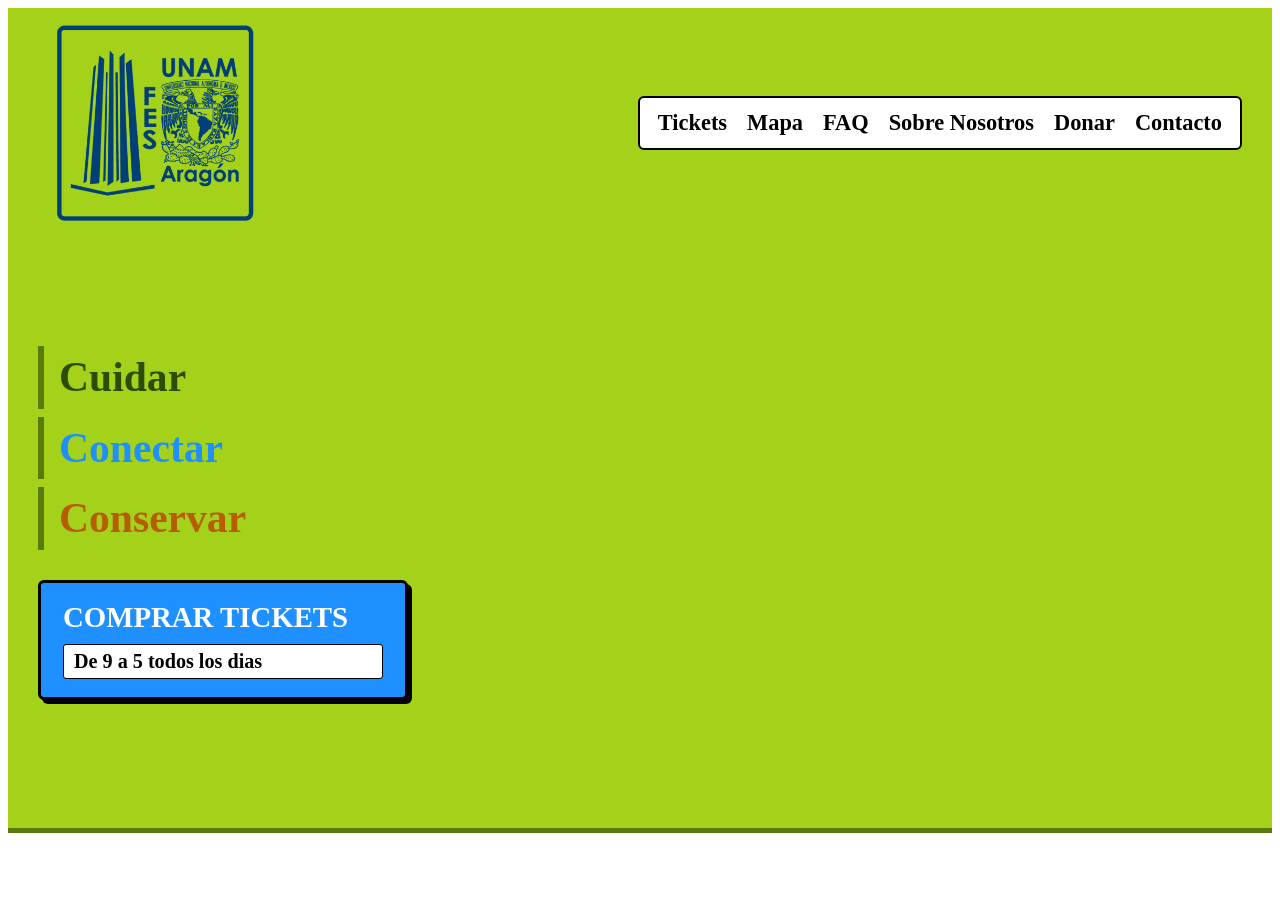
==== index.html @ 49972b43 "Add initial site pages, styles and media Create initial website skeleton: add index.html with header" ====
<!DOCTYPE html>
<html lang="es">
<head>
    <link rel="stylesheet" href="css/styles.css">
    <meta charset="UTF-8">
    <meta name="viewport" content="width=device-width, initial-scale=1.0">
    <meta name="author" content="Angel Andre Guzman Gonzalez, Diego Vivas Perez">
    <meta name="description" content="Zoologico FES Aragon. Compra tus tickets, conoce el mapa y planea tu visita.">
    <meta name="keywords" content="zoologico, fes aragon, animales, tickets, cdmx, conservacion">
    <title>Zoologico FES Aragon</title>
</head>
<body>
    <header id="hero-inicio">
        <nav class="hero-barra-superior">
            <div class="logo">
                <img src="media/fes_aragon_logo.png" alt="">
            </div>
            <ul class="menu-principal-lista">
                <li><a href="tickets.html">Tickets</a></li>
                <li><a href="mapa.html">Mapa</a></li>
                <li><a href="faq.html">FAQ</a></li>
                <li><a href="sobre-nosotros.html">Sobre Nosotros</a></li>
                <li><a href="donar.html">Donar</a></li>
                <li><a href="contacto.html">Contacto</a></li>
            </ul>
        </nav>
        <section class="hero-cuerpo">
            <article class="hero-izquierda">
                <p class="tagline">
                    <span>Cuidar</span>
                    <span>Conectar</span>
                    <span>Conservar</span>
                </p>
                <a href="tickets.html" class="boton-comprar">
                    COMPRAR TICKETS
                    <span class="horario">De 9 a 5 todos los dias</span>
                </a>
            </article>
            <div class="animales-gif">
                <iframe src="https://giphy.com/embed/l0Exp5zQH1jP7Dcbe" width="480" height="374" style="" frameBorder="0" class="giphy-embed" allowFullScreen></iframe><p><a href="https://giphy.com/gifs/funny-cute-lol-l0Exp5zQH1jP7Dcbe"></a></p>
                <iframe src="https://giphy.com/embed/7dAHJ1rIiiRZyZybvb" width="480" height="480" style="" frameBorder="0" class="giphy-embed" allowFullScreen></iframe><p><a href="https://giphy.com/gifs/sandiegozoo-7dAHJ1rIiiRZyZybvb"></a></p>
            </div>
        </section>
    </header>
</body>
</html>
---- css/styles.css ----
/* PAGINA INICIO HEADER */
#hero-inicio{
    background-color: #A4D119;
    border-bottom: 5px solid #5a7a0c;
    padding: 0 30px 50px 30px;
}

/* Barra superior */
.hero-barra-superior{
    display: flex;
    align-items: center;
    justify-content: space-between;
    padding: 15px 0;
    gap: 30px;
}

.menu-principal-lista{
    list-style: none;
    margin: 0;
    padding: 12px 18px;
    display: flex;
    gap: 20px;
    background-color: white;
    border: 2px solid black;
    border-radius: 6px;
    flex-shrink: 0;
}

.menu-principal-lista a{
    font-weight: bold;
    color: black;
    text-decoration: none;
    font-size: 1.4em;
}

.menu-principal-lista a:link{ color: black; }
.menu-principal-lista a:visited{ color: #2c4d05; }
.menu-principal-lista a:hover{
    color: #5a7a0c;
    text-decoration: underline;
}
.menu-principal-lista a:active{ color: #1E90FF; }


.hero-cuerpo{
    display: flex;
    gap: 30px;
    margin-top: 30px;
    align-items: center;
}

.hero-izquierda{
    flex: 1;
}

.tagline{
    font-size: 2.6em;
    font-weight: bold;
    line-height: 1.5em;
    margin: 0 0 30px 0;
    color: black;
}

.tagline span{
    display: block;
    border-left: 6px solid #5a7a0c;
    padding-left: 15px;
    margin-bottom: 8px;
}

.tagline span:nth-child(1){ color: #2c4d05; }
.tagline span:nth-child(2){ color: #1E90FF; }
.tagline span:nth-child(3){ color: #b85c00; }

.boton-comprar{
    display: inline-block;
    width: 320px;
    background-color: #1E90FF;
    color: white;
    font-weight: bold;
    font-size: 1.8em;
    padding: 18px 22px;
    border: 3px solid black;
    text-decoration: none;
    border-radius: 6px;
    box-shadow: 4px 4px 0 black;
}

.boton-comprar:hover{
    background-color: #0066cc;
    color: yellow;
    box-shadow: 6px 6px 0 black;
}

.boton-comprar .horario{
    display: block;
    background-color: white;
    color: black;
    font-size: 0.7em;
    padding: 5px 10px;
    margin-top: 10px;
    border: 1px solid black;
    border-radius: 3px;
}

/* Gif de animales*/
.animales-gif{
    flex: 1;
    min-height: 280px;
    border: 3px;
    display: flex;
    align-items: center;
    justify-content: center;
    font-size: 9em;
    letter-spacing: 0.15em;
    padding: 15px;
}

/* logo*/

.logo{
    height: 200px;
    position: relative;
    flex-shrink: 0;
    display: flex;
    align-items: center;
    justify-content: center;
    text-decoration: none;
    color: black;
}
.logo img{

    height: 100%;
    width: auto;
    position: relative;
    flex-shrink: 0;
    display: flex;
    align-items: center;
    justify-content: center;
    text-decoration: none;
    color: black;
}
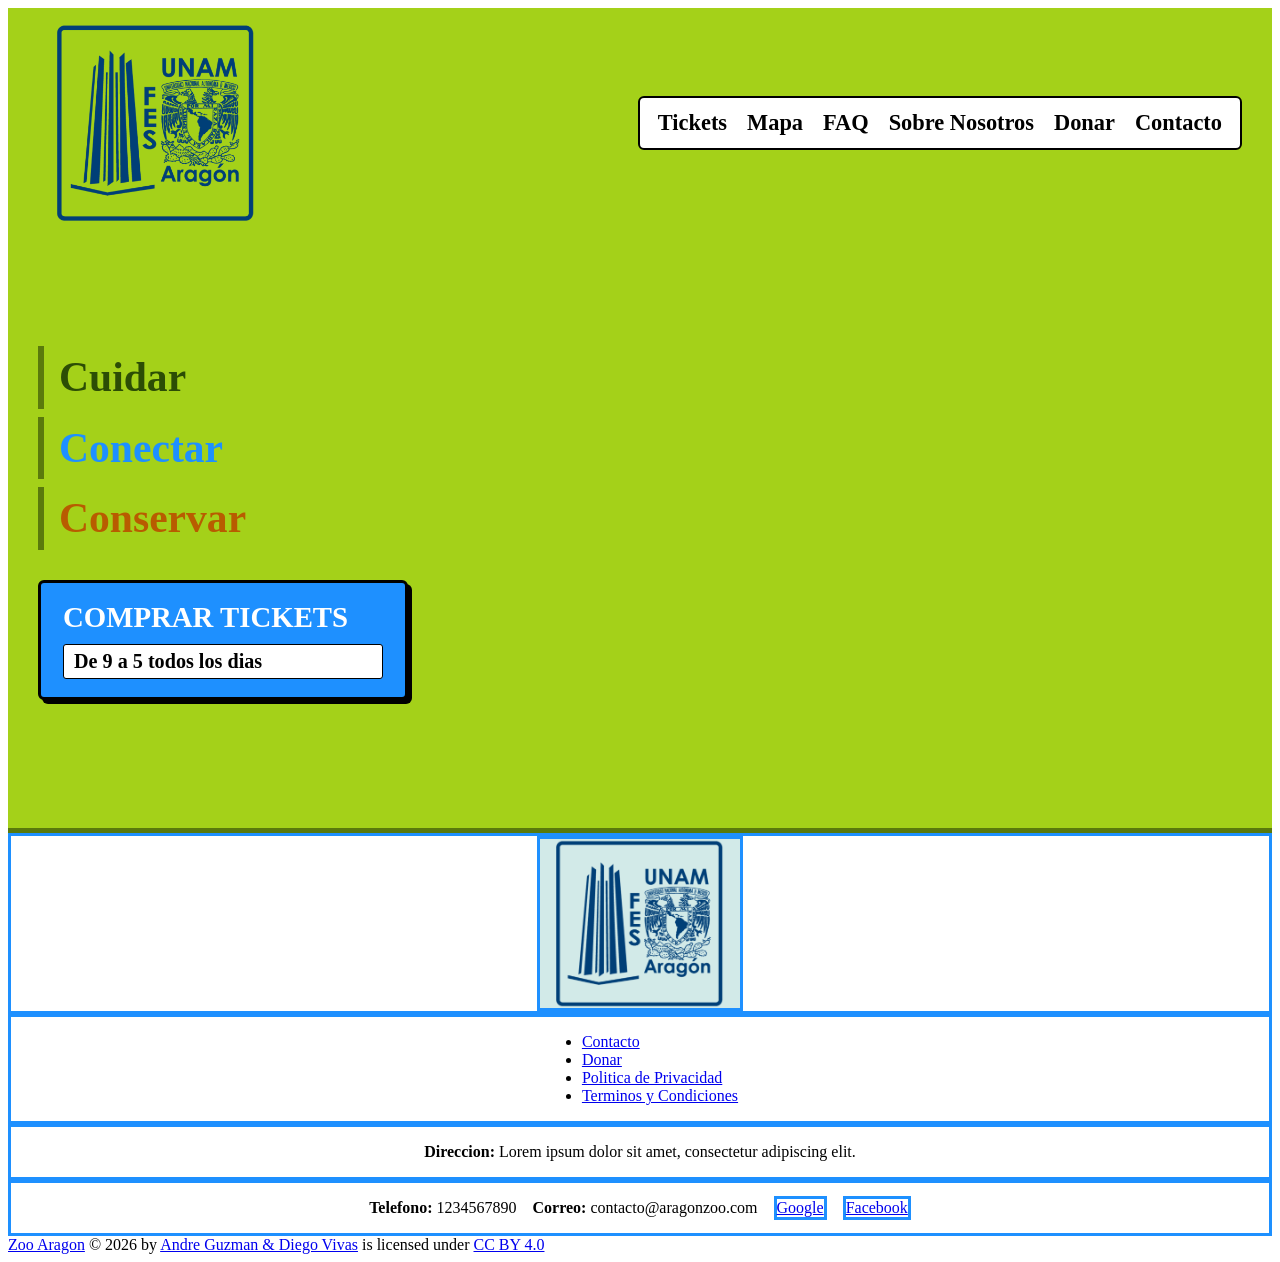
==== commit f60d9215: "Add footer markup and styles Add a footer section to index.html containing logo, links, address, soc" ====
--- a/index.html
+++ b/index.html
@@ -42,5 +42,30 @@
             </div>
         </section>
     </header>
+    <footer id="pie">
+        <article class="pie-logo">
+            <img src="media/fes_aragon_logo.png">
+        </article>
+        <article class="pie-enlaces">
+            <ul>
+                <li><a href="contacto.html">Contacto</a></li>
+                <li><a href="donar.html">Donar</a></li>
+                <li><a href="politica-privacidad.html">Politica de Privacidad</a></li>
+                <li><a href="terminos-condiciones.html">Terminos y Condiciones</a></li>
+            </ul>
+        </article>
+        <article class="pie-direccion">
+            <p><strong>Direccion:</strong> Lorem ipsum dolor sit amet, consectetur adipiscing elit.</p>
+        </article>
+        <article class="pie-social">
+            <p><strong>Telefono:</strong> 1234567890</p>
+            <p><strong>Correo:</strong> contacto@aragonzoo.com</p>
+            <a href="#" class="icono-social" title="Instagram">Google</a>
+            <a href="#" class="icono-social" title="Facebook">Facebook</a>
+        </article>
+        <section class="creative-commons">
+            <a href="https://angugo06.github.io/pagina_zoologico_PW1/">Zoo Aragon</a> © 2026 by <a href="https://www.linkedin.com/in/angel-andre-guzman-gonzalez-5b202428a/">Andre Guzman &amp; Diego Vivas</a> is licensed under <a href="https://creativecommons.org/licenses/by/4.0/">CC BY 4.0</a><img src="https://mirrors.creativecommons.org/presskit/icons/cc.svg" alt="" style="max-width: 2em;max-height:1em;margin-left: .2em;"><img src="https://mirrors.creativecommons.org/presskit/icons/by.svg" alt="" style="max-width: 1em;max-height:1em;margin-left: .2em;">
+        </section>
+    </footer>
 </body>
 </html>
--- a/css/styles.css
+++ b/css/styles.css
@@ -141,3 +141,140 @@
     color: black;
 }
 
+/*Para sobre nosotros */
+.sobre-no{
+    border: 0.2rem solid #1E90FF;
+}
+
+.persona-equipo img{
+    width: 250px;
+    height: 250px;
+    object-fit: cover;
+    border-radius: 10px;
+}
+
+.contenedor-carrusel{
+    width: 100%;
+    margin: 35px auto;
+    border: 4px solid #1E90FF;
+    display: flex;
+    overflow: hidden;
+    background-color: beige;
+}
+
+.carrusel-equipo{
+    display: flex;
+    align-items: center;
+    justify-content: center;
+    gap: 1rem;
+    animation: spin 40s linear infinite;
+    padding-right: 1rem;
+}
+
+.persona-equipo{
+    background-color: rgb(206, 236, 54) ;
+    padding: 1rem;
+    display: flex;
+    align-items: center;
+    flex-direction: column;
+    box-shadow: 0 0.6rem 1rem #1E90FF;
+
+}
+
+.persona-equipo h3{
+    color: black;
+    padding: 0.2rem;
+    
+}
+
+/*Para animacion */
+@keyframes spin{
+    from{
+        transform: translateX(0);
+    }
+    to{
+        transform: translateX(-100%);
+    }
+}
+
+<<<<<<< Updated upstream
+
+/*para contacto*/
+.contenedor-form{
+    width: 100%;
+    display: grid;
+    place-items: center;
+    padding: 2rem;
+
+}
+
+.form-datos{
+    width: 100%;
+    max-width: 500px;
+    display: grid;
+    grid-template-columns: 1fr;
+    gap:1.5rem;
+    border: 0.2rem solid #1E90FF;
+    padding: 2rem;
+    border-radius: 2rem;
+
+}
+=======
+/* FOOTER COMUN */
+
+#pie{
+    border: 0.2rem solid #1E90FF;
+    background-color: #d2eae8;
+    display: grid;
+    grid-template-columns: repeat(4, 1fr);
+    grid-template-rows: auto;
+    gap: 0.2rem;
+}
+
+.pie-logo{
+    border: 0.2rem solid #1E90FF;
+    display: flex;
+    justify-content: center;
+    align-items: center;
+}
+.pie-logo img{
+    border: 0.2rem solid #1E90FF;
+    background-color: #d2eae8;
+
+    display: flex;
+    justify-content: center;
+    align-items: center;
+    width: 200px;
+}
+
+.pie-enlaces{
+    border: 0.2rem solid #1E90FF;
+    display: flex;
+    justify-content: center;
+    align-items: center;
+}
+
+.pie-direccion{
+    border: 0.2rem solid #1E90FF;
+    display: flex;
+    justify-content: center;
+    align-items: center;
+}
+
+.pie-social{
+    border: 0.2rem solid #1E90FF;
+    display: flex;
+    justify-content: center;
+    align-items: center;
+    gap: 1rem;
+}
+
+.icono-social{
+    border: 0.2rem solid #1E90FF;
+    display: flex;
+    justify-content: center;
+    align-items: center;
+
+}
+
+>>>>>>> Stashed changes
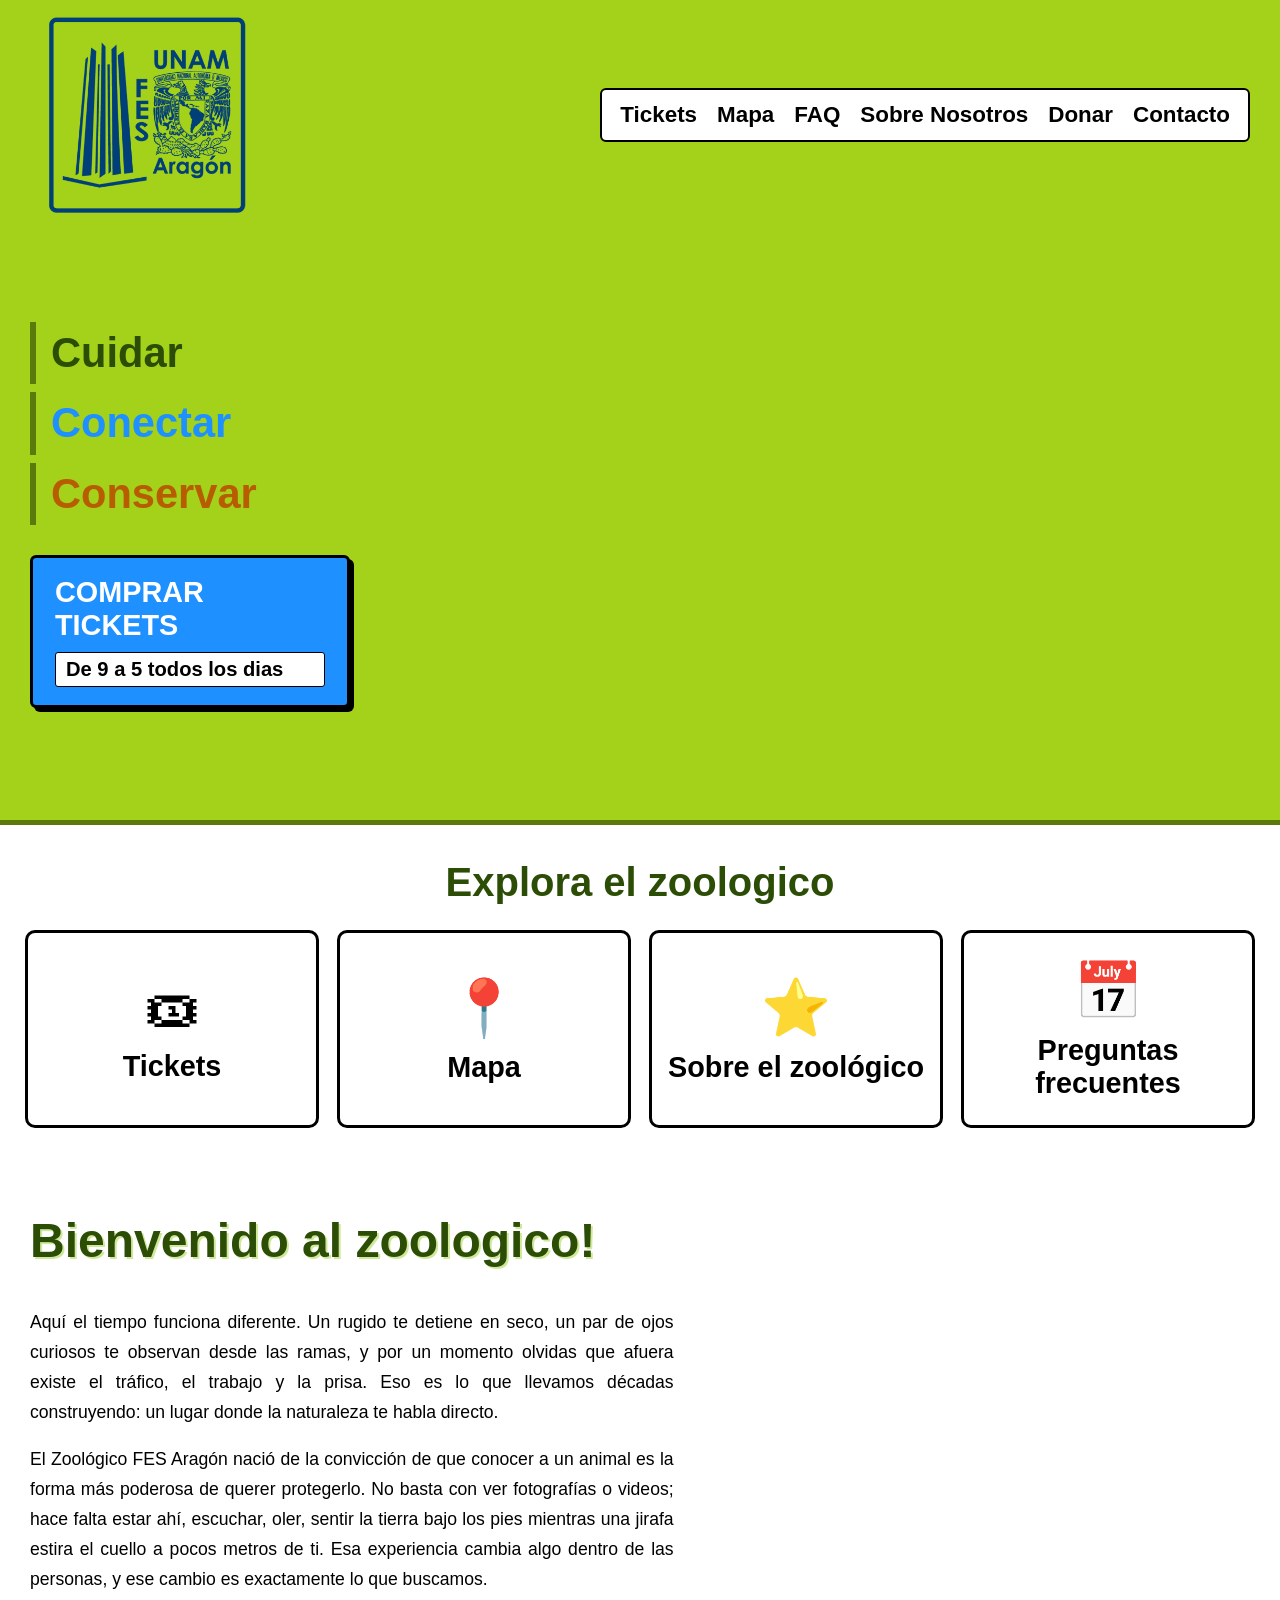
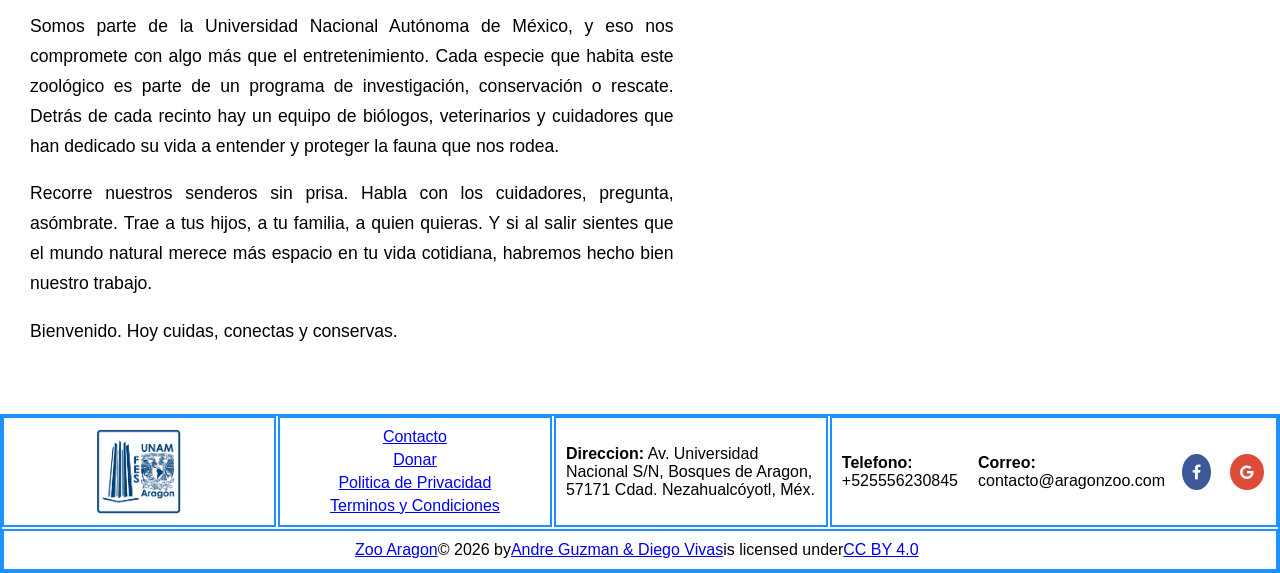
==== commit 0f091d7d: "Add global layout, footer, styles and assets Standardize site layout and styles across pages: add co" ====
--- a/index.html
+++ b/index.html
@@ -2,6 +2,7 @@
 <html lang="es">
 <head>
     <link rel="stylesheet" href="css/styles.css">
+    <link rel="stylesheet" href="https://cdnjs.cloudflare.com/ajax/libs/font-awesome/4.7.0/css/font-awesome.min.css">
     <meta charset="UTF-8">
     <meta name="viewport" content="width=device-width, initial-scale=1.0">
     <meta name="author" content="Angel Andre Guzman Gonzalez, Diego Vivas Perez">
@@ -13,7 +14,9 @@
     <header id="hero-inicio">
         <nav class="hero-barra-superior">
             <div class="logo">
-                <img src="media/fes_aragon_logo.png" alt="">
+                <a href="index.html" class="logo">
+                    <img src="media/fes_aragon_logo.png" alt="" class="logo-imagen">
+                </a>
             </div>
             <ul class="menu-principal-lista">
                 <li><a href="tickets.html">Tickets</a></li>
@@ -42,11 +45,49 @@
             </div>
         </section>
     </header>
+    <main>
+        <section class="carrusel-tarjetas">
+            <h2>Explora el zoologico</h2>
+            <div class="tarjetas-fila">
+                <a href="tickets.html" class="tarjeta">
+                    <span class="icono-tarjeta">&#127903;</span>
+                    <h3>Tickets</h3>
+                </a>
+                <a href="mapa.html" class="tarjeta">
+                    <span class="icono-tarjeta">&#128205;</span>
+                    <h3>Mapa</h3>
+                </a>
+                <a href="sobre-nosotros.html" class="tarjeta">
+                    <span class="icono-tarjeta">&#11088;</span>
+                    <h3>Sobre el zoológico</h3>
+                </a>
+                <a href="faq.html" class="tarjeta">
+                    <span class="icono-tarjeta">&#128197;</span>
+                    <h3>Preguntas frecuentes</h3>
+                </a>
+            </div>
+        </section>
+
+        <section class="bienvenida">
+            <article class="bienvenida-texto">
+                <h2>Bienvenido al zoologico!</h2>
+                <p>Aquí el tiempo funciona diferente. Un rugido te detiene en seco, un par de ojos curiosos te observan desde las ramas, y por un momento olvidas que afuera existe el tráfico, el trabajo y la prisa. Eso es lo que llevamos décadas construyendo: un lugar donde la naturaleza te habla directo.</p>
+                <p>El Zoológico FES Aragón nació de la convicción de que conocer a un animal es la forma más poderosa de querer protegerlo. No basta con ver fotografías o videos; hace falta estar ahí, escuchar, oler, sentir la tierra bajo los pies mientras una jirafa estira el cuello a pocos metros de ti. Esa experiencia cambia algo dentro de las personas, y ese cambio es exactamente lo que buscamos.</p>
+                <p>Somos parte de la Universidad Nacional Autónoma de México, y eso nos compromete con algo más que el entretenimiento. Cada especie que habita este zoológico es parte de un programa de investigación, conservación o rescate. Detrás de cada recinto hay un equipo de biólogos, veterinarios y cuidadores que han dedicado su vida a entender y proteger la fauna que nos rodea.</p>
+                <p>Recorre nuestros senderos sin prisa. Habla con los cuidadores, pregunta, asómbrate. Trae a tus hijos, a tu familia, a quien quieras. Y si al salir sientes que el mundo natural merece más espacio en tu vida cotidiana, habremos hecho bien nuestro trabajo.</p>
+
+                <p>Bienvenido. Hoy cuidas, conectas y conservas.</p>
+            </article>
+            <aside class="bienvenida-imagen">
+                <img src="media/ajolote.jpg" alt="">
+            </aside>
+        </section>
+    </main>
     <footer id="pie">
-        <article class="pie-logo">
+        <article class="pie-seccion pie-logo">
             <img src="media/fes_aragon_logo.png">
         </article>
-        <article class="pie-enlaces">
+        <article class="pie-seccion pie-enlaces">
             <ul>
                 <li><a href="contacto.html">Contacto</a></li>
                 <li><a href="donar.html">Donar</a></li>
@@ -54,17 +95,17 @@
                 <li><a href="terminos-condiciones.html">Terminos y Condiciones</a></li>
             </ul>
         </article>
-        <article class="pie-direccion">
-            <p><strong>Direccion:</strong> Lorem ipsum dolor sit amet, consectetur adipiscing elit.</p>
+        <article class="pie-seccion pie-direccion">
+            <p><strong>Direccion:</strong> Av. Universidad Nacional S/N, Bosques de Aragon, 57171 Cdad. Nezahualcóyotl, Méx.</p>
         </article>
-        <article class="pie-social">
-            <p><strong>Telefono:</strong> 1234567890</p>
+        <article class="pie-seccion pie-social">
+            <p><strong>Telefono:</strong> +525556230845</p>
             <p><strong>Correo:</strong> contacto@aragonzoo.com</p>
-            <a href="#" class="icono-social" title="Instagram">Google</a>
-            <a href="#" class="icono-social" title="Facebook">Facebook</a>
+            <a href="https://www.facebook.com" class="fa fa-facebook"></a>
+            <a href="https://www.google.com" class="fa fa-google"></a>
         </article>
-        <section class="creative-commons">
-            <a href="https://angugo06.github.io/pagina_zoologico_PW1/">Zoo Aragon</a> © 2026 by <a href="https://www.linkedin.com/in/angel-andre-guzman-gonzalez-5b202428a/">Andre Guzman &amp; Diego Vivas</a> is licensed under <a href="https://creativecommons.org/licenses/by/4.0/">CC BY 4.0</a><img src="https://mirrors.creativecommons.org/presskit/icons/cc.svg" alt="" style="max-width: 2em;max-height:1em;margin-left: .2em;"><img src="https://mirrors.creativecommons.org/presskit/icons/by.svg" alt="" style="max-width: 1em;max-height:1em;margin-left: .2em;">
+        <section class="pie-seccion creative-commons">
+            <a href="https://angugo06.github.io/pagina_zoologico_PW1/">Zoo Aragon</a> © 2026 by <a href="https://www.linkedin.com/in/angel-andre-guzman-gonzalez-5b202428a/"> Andre Guzman &amp; Diego Vivas </a> is licensed under <a href="https://creativecommons.org/licenses/by/4.0/">CC BY 4.0</a><img src="https://mirrors.creativecommons.org/presskit/icons/cc.svg" alt="" style="max-width: 2em;max-height:1em;margin-left: .2em;"><img src="https://mirrors.creativecommons.org/presskit/icons/by.svg" alt="" style="max-width: 1em;max-height:1em;margin-left: .2em;">
         </section>
     </footer>
 </body>
--- a/css/styles.css
+++ b/css/styles.css
@@ -1,3 +1,28 @@
+/* Reset basico */
+html{
+    font-size: 10px;
+}
+
+*{
+    box-sizing: border-box;
+}
+
+body{
+    margin: 0;
+    padding: 0;
+    font-family: 'Gill Sans', 'Trebuchet MS', Calibri, sans-serif;
+    background-color: white;
+    color: black;
+    font-size: 1.6em;
+    min-height: 100vh;
+    display: flex;
+    flex-direction: column;
+}
+
+main{
+    flex: 1;
+}
+
 /* PAGINA INICIO HEADER */
 #hero-inicio{
     background-color: #A4D119;
@@ -114,6 +139,7 @@
     font-size: 9em;
     letter-spacing: 0.15em;
     padding: 15px;
+    gap: 1rem;
 }
 
 /* logo*/
@@ -129,7 +155,6 @@
     color: black;
 }
 .logo img{
-
     height: 100%;
     width: auto;
     position: relative;
@@ -141,6 +166,102 @@
     color: black;
 }
 
+/* Carrusel de tarjetas */
+.carrusel-tarjetas{
+    background-color: white;
+    padding: 35px 25px;
+}
+
+.carrusel-tarjetas h2{
+    margin: 0 0 25px 0;
+    color: #2c4d05;
+    font-size: 2.5em;
+    text-align: center;
+}
+
+.tarjetas-fila{
+    display: flex;
+    gap: 18px;
+    align-items: stretch;
+    justify-content: center;
+}
+
+
+.tarjeta{
+    flex: 1;
+    background-color: white;
+    border: 3px solid black;
+    border-radius: 10px;
+    padding: 25px 15px;
+    text-align: center;
+    color: black;
+    text-decoration: none;
+    display: flex;
+    flex-direction: column;
+    align-items: center;
+    justify-content: center;
+    min-height: 160px;
+}
+
+.tarjeta:hover{
+    background-color: #f0f8d0;
+    border-color: #5a7a0c;
+    box-shadow: 5px 5px 12px rgba(0,0,0,0.3);
+}
+
+.tarjeta .icono-tarjeta{
+    font-size: 3.5em;
+    display: block;
+    margin-bottom: 10px;
+}
+
+.tarjeta h3{
+    font-size: 1.8em;
+    margin: 0;
+    font-weight: bold;
+}
+
+/* Seccion de bienvenida (parte baja del index) */
+.bienvenida{
+    background-color: white;
+    padding: 50px 30px;
+    display: flex;
+    gap: 40px;
+    align-items: center;
+}
+
+.bienvenida-texto{
+    flex: 1.2;
+}
+
+.bienvenida h2{
+    font-size: 3em;
+    color: #2c4d05;
+    text-shadow: 2px 2px 0 #d0e89a;
+    margin-top: 0;
+}
+
+.bienvenida-texto p{
+    font-size: 1.1em;
+    line-height: 1.7em;
+    text-align: justify;
+}
+
+.bienvenida-imagen{
+    flex: 1;
+    height: 380px;
+
+    display: flex;
+    align-items: center;
+    justify-content: center;
+    font-size: 14em;
+    border-radius: 8px;
+}
+.bienvenida-imagen img{
+    height: 100%;
+    object-fit: cover;
+    border-radius: 8px;
+}
 /*Para sobre nosotros */
 .sobre-no{
     border: 0.2rem solid #1E90FF;
@@ -197,7 +318,6 @@
     }
 }
 
-<<<<<<< Updated upstream
 
 /*para contacto*/
 .contenedor-form{
@@ -219,54 +339,88 @@
     border-radius: 2rem;
 
 }
-=======
 /* FOOTER COMUN */
+
+
 
 #pie{
     border: 0.2rem solid #1E90FF;
-    background-color: #d2eae8;
     display: grid;
     grid-template-columns: repeat(4, 1fr);
     grid-template-rows: auto;
     gap: 0.2rem;
 }
 
+.pie-seccion{
+    padding: 1rem;
+    border: 0.2rem solid #1E90FF;
+    display: flex;
+    justify-content: center;
+    align-items: center;
+}
+
 .pie-logo{
-    border: 0.2rem solid #1E90FF;
-    display: flex;
-    justify-content: center;
-    align-items: center;
+
 }
 .pie-logo img{
-    border: 0.2rem solid #1E90FF;
-    background-color: #d2eae8;
-
-    display: flex;
-    justify-content: center;
-    align-items: center;
-    width: 200px;
+    display: flex;
+    justify-content: center;
+    align-items: center;
+    width: 100px;
 }
 
 .pie-enlaces{
-    border: 0.2rem solid #1E90FF;
-    display: flex;
-    justify-content: center;
-    align-items: center;
-}
+
+}
+
+.pie-enlaces ul{
+    list-style: none;
+    padding: 0;
+    margin: 0;
+    display: flex;
+    flex-direction: column;
+    gap: 0.5rem;
+}
+.pie-enlaces ul li{
+    list-style: none;
+    margin: 0;
+    padding: 0;
+    display: flex;
+    flex-direction: column;
+    gap: 0.5rem;
+    align-items: center;
+}.
+.pie-enlaces a{
+    text-decoration: none;
+    color: black;
+    font-weight: bold;
+
+ }
+ .pie-enlaces a:hover{
+     text-decoration: underline;
+     color: black;
+
+ }
+
+ .pie-enlaces a:active{
+     text-decoration: underline;
+     color: black;
+     font-weight: bold;
+
+ }
+ .pie-enlaces a:visited{
+     text-decoration: none;
+     color: black;
+     font-weight: bold;
+ }
 
 .pie-direccion{
-    border: 0.2rem solid #1E90FF;
-    display: flex;
-    justify-content: center;
-    align-items: center;
+
 }
 
 .pie-social{
-    border: 0.2rem solid #1E90FF;
-    display: flex;
-    justify-content: center;
-    align-items: center;
-    gap: 1rem;
+
+    gap: 1.5rem;
 }
 
 .icono-social{
@@ -277,4 +431,34 @@
 
 }
 
->>>>>>> Stashed changes
+.creative-commons{
+
+
+    grid-column: 1/5;
+}
+
+/* Estilos de iconos */
+
+.fa {
+    padding: 10px;
+    font-size: 20px;
+    width: 34px;
+    text-align: center;
+    text-decoration: none;
+    margin: 5px 2px;
+    border-radius: 50%; /* Makes them circular */
+}
+
+.fa:hover {
+    opacity: 0.7;
+}
+
+.fa-facebook {
+    background: #3B5998;
+    color: white;
+}
+
+.fa-google {
+    background: #dd4b39;
+    color: white;
+}
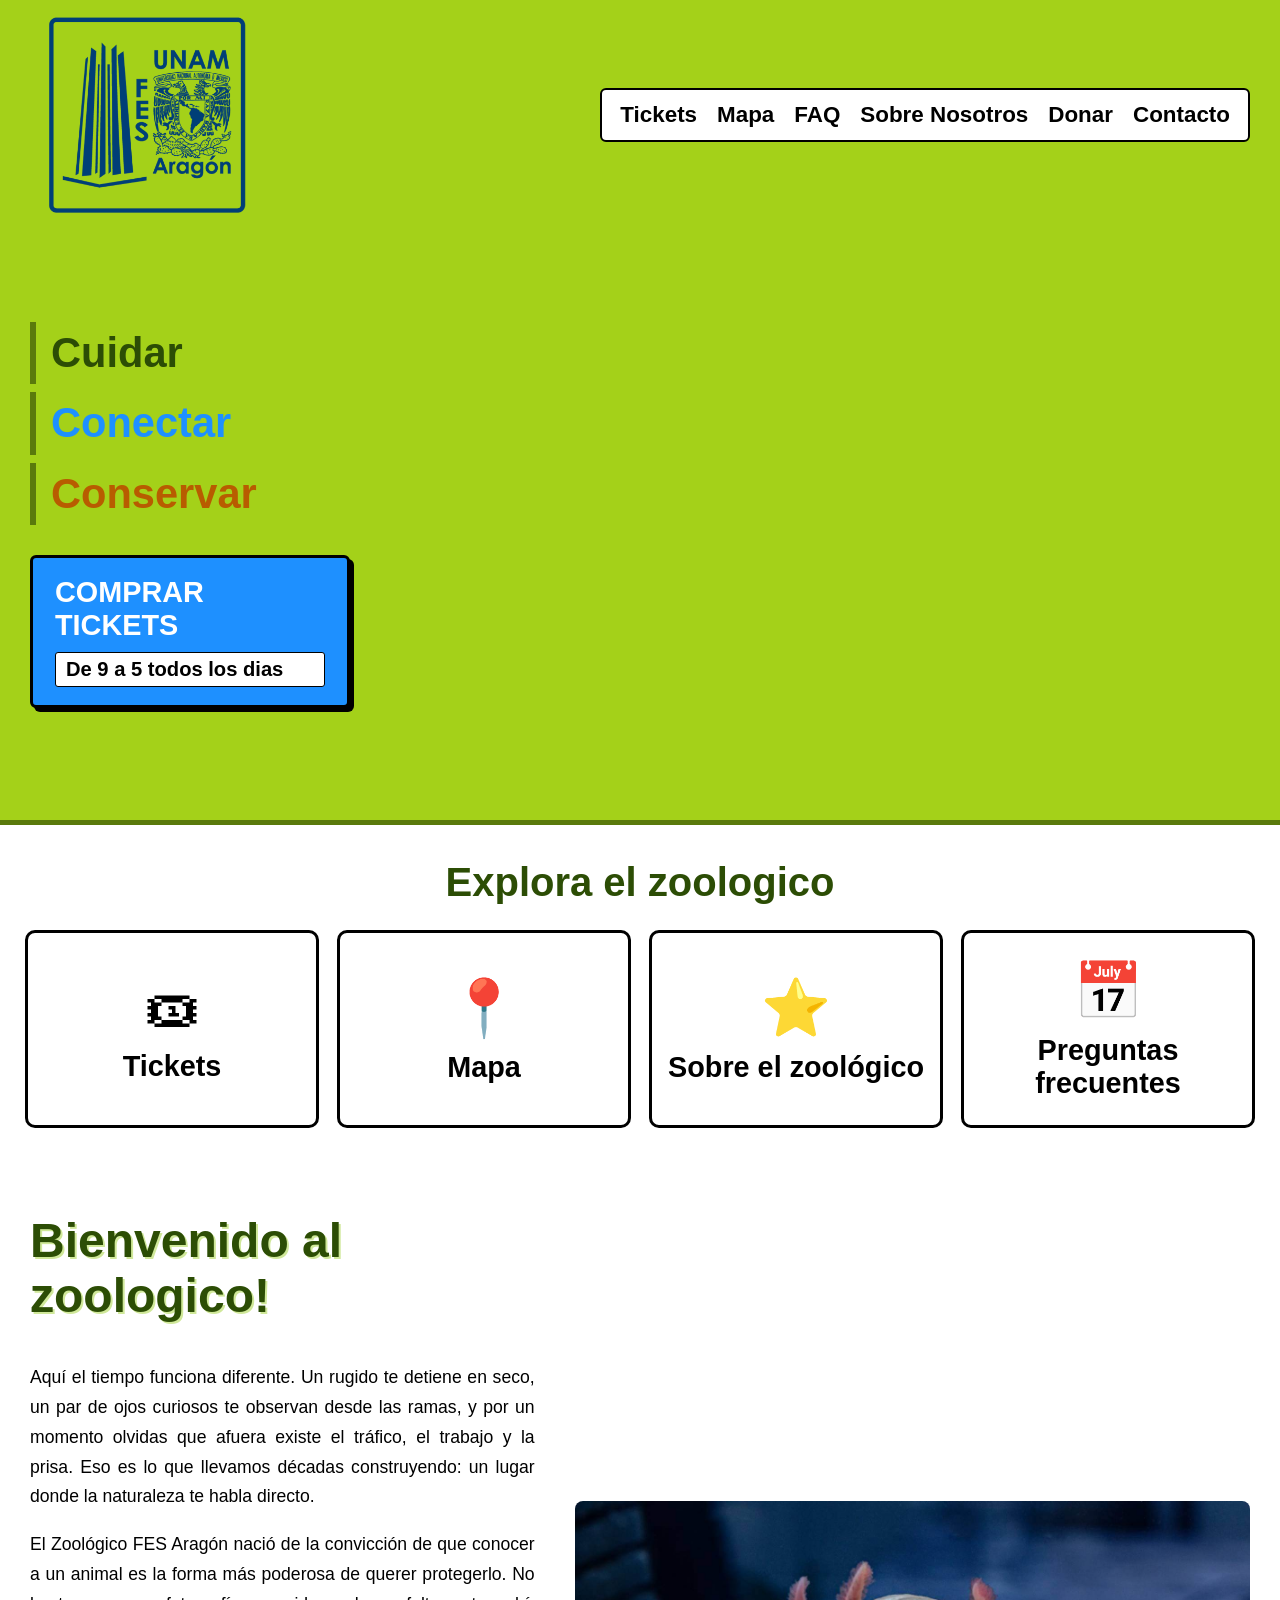
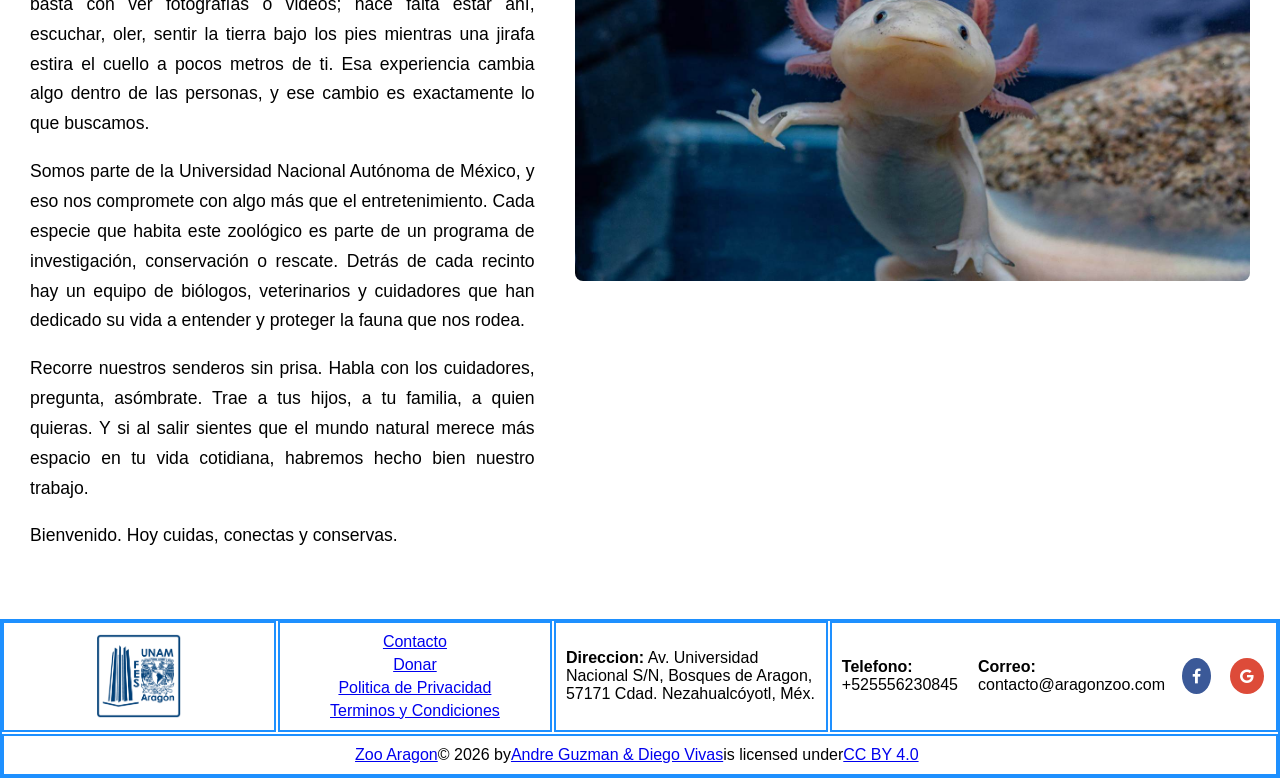
==== commit ed2717c8: "Update index.html" ====
--- a/index.html
+++ b/index.html
@@ -79,7 +79,7 @@
                 <p>Bienvenido. Hoy cuidas, conectas y conservas.</p>
             </article>
             <aside class="bienvenida-imagen">
-                <img src="media/ajolote.jpg" alt="">
+                <img src="media/Ajolote.jpg" alt="Ajolote">
             </aside>
         </section>
     </main>
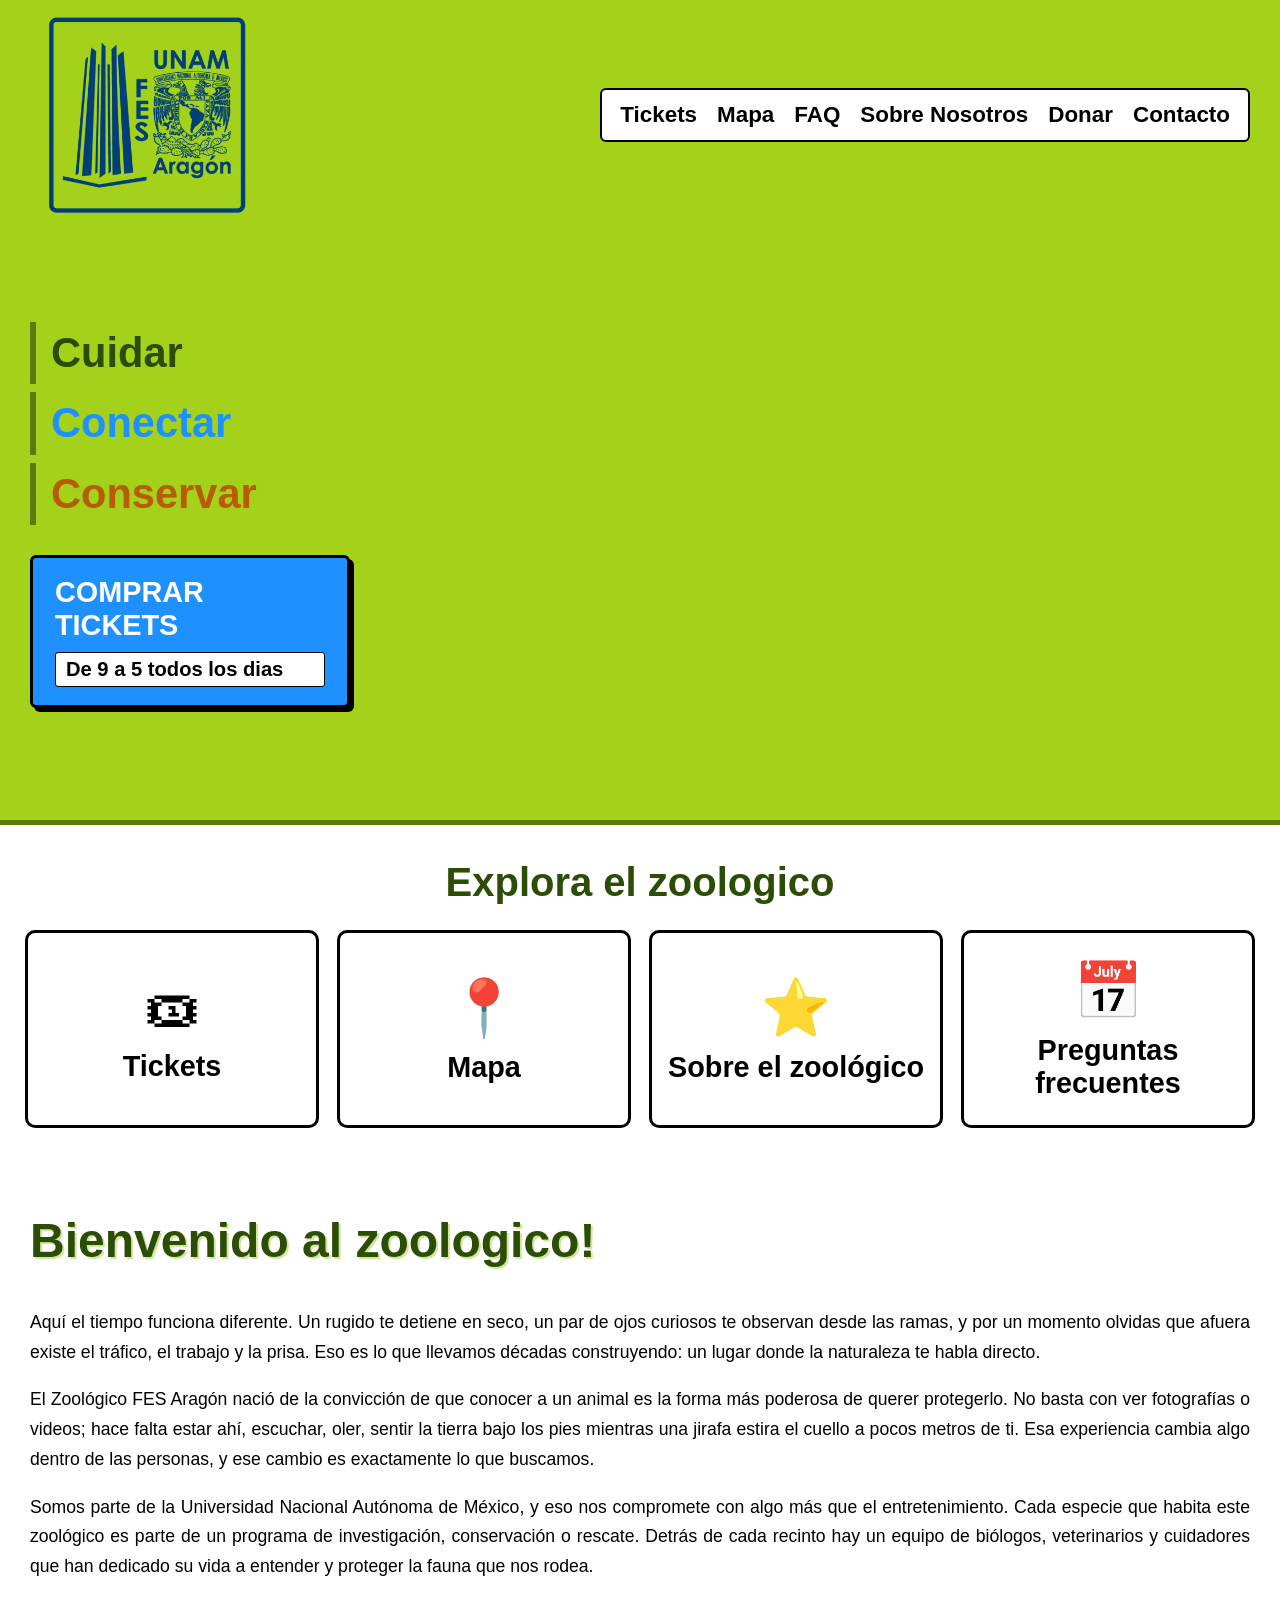
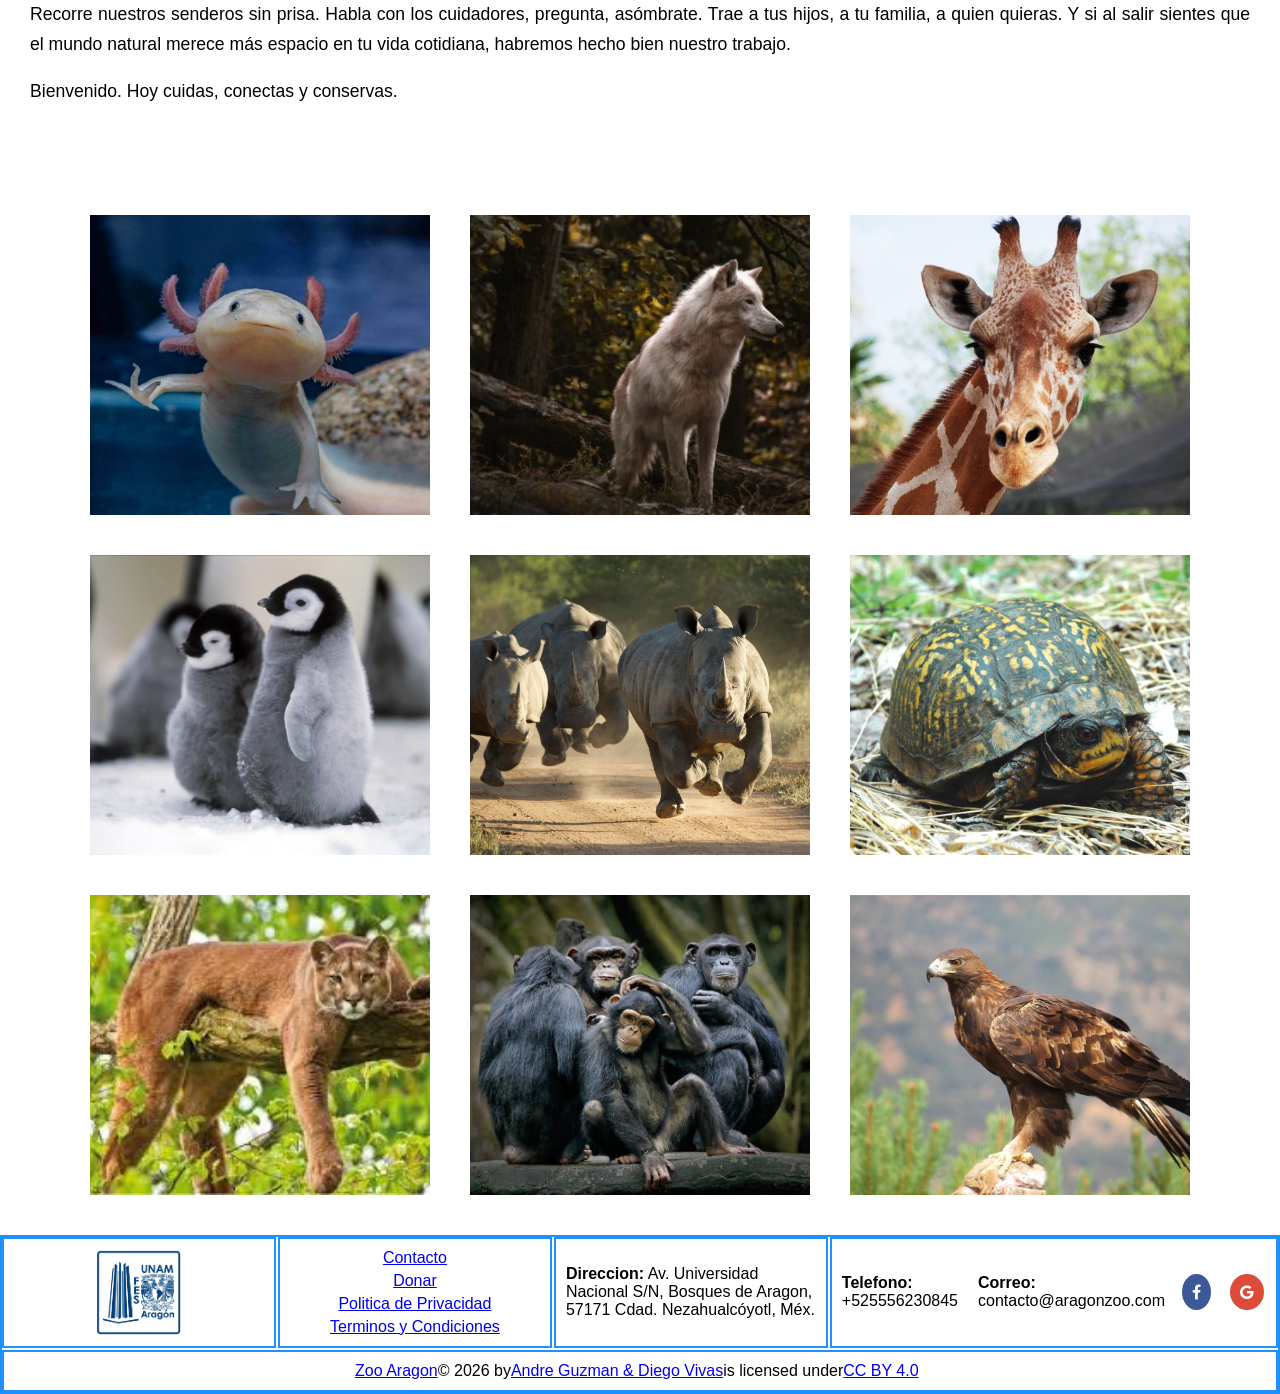
==== commit 46065998: "index.html se hace galeria avance en index.html con modificacion en su css" ====
--- a/index.html
+++ b/index.html
@@ -78,9 +78,18 @@
 
                 <p>Bienvenido. Hoy cuidas, conectas y conservas.</p>
             </article>
-            <aside class="bienvenida-imagen">
-                <img src="media/Ajolote.jpg" alt="Ajolote">
-            </aside>
+            <!--Aqui metere la galeria-->
+        </section>
+        <section class="galeria">
+            <img src="media/Ajolote.jpg" alt="">
+            <img src="media/canino3.webp" alt="">
+            <img src="media/jirafa2.jpg" alt="">
+            <img src="media/pinguinos2.jpg" alt="">
+            <img src="media/rinoceronte.jpg" alt="">
+            <img src="media/tortuga.webp" alt="">
+            <img src="media/puma.jpeg" alt="">
+            <img src="media/primates3.jpg" alt="">
+            <img src="media/aguila.jpg">
         </section>
     </main>
     <footer id="pie">
--- a/css/styles.css
+++ b/css/styles.css
@@ -262,6 +262,23 @@
     object-fit: cover;
     border-radius: 8px;
 }
+
+.galeria{
+    width: 90%;
+    max-width: 1100px;
+    margin: 40px auto;
+    display: grid;
+    grid-template-columns: repeat(auto-fit, minmax(300px,1fr));
+    grid-auto-rows: 300px;
+    gap: 40px;
+}
+
+.galeria img{
+    width: 100%;
+    object-fit: cover;
+    height: 100%;
+}
+
 /*Para sobre nosotros */
 .sobre-no{
     border: 0.2rem solid #1E90FF;
@@ -324,7 +341,7 @@
     width: 100%;
     display: grid;
     place-items: center;
-    padding: 2rem;
+    padding: 1rem;
 
 }
 
@@ -395,24 +412,22 @@
     color: black;
     font-weight: bold;
 
- }
- .pie-enlaces a:hover{
-     text-decoration: underline;
-     color: black;
-
- }
-
- .pie-enlaces a:active{
-     text-decoration: underline;
-     color: black;
-     font-weight: bold;
-
- }
- .pie-enlaces a:visited{
-     text-decoration: none;
-     color: black;
-     font-weight: bold;
- }
+}
+.pie-enlaces a:hover{
+    text-decoration: underline;
+    color: black;
+}
+
+.pie-enlaces a:active{
+    text-decoration: underline;
+    color: black;     font-weight: bold;
+
+}
+.pie-enlaces a:visited{
+    text-decoration: none;
+    color: black;
+    font-weight: bold;
+}
 
 .pie-direccion{
 
@@ -462,3 +477,341 @@
     background: #dd4b39;
     color: white;
 }
+
+
+.contenedor-tabla{
+    font-size: 1.5rem;
+    border: 0.2rem transparent;
+    overflow-x: scroll ; 
+    padding: 3rem;
+}
+
+.format-tabla{
+    width: 100%;
+    height: 20rem;
+    border-collapse: collapse;
+}
+
+.format-tabla th, .format-tabla td{
+    border: 0.2rem solid  #0066cc;
+    padding: 1.4rem;
+    text-align: center;
+}
+
+.format-tabla th{
+    background-color:#A4D119;
+    color:  #1E90FF;
+    border: 0.2rem solid #0066cc; 
+}
+
+.format-tabla tr:hover{
+    background: #A4D119;
+    color: black;
+    border: 0.2rem solid #0066cc;
+}
+
+.format-tabla li{
+    list-style: none;
+    color: #0066cc;
+}
+
+button:hover{
+    background: #A4D119;
+    cursor: pointer;
+}
+
+.texto-sup{
+    justify-content: center;
+    text-align: center;
+}
+
+/* POLITICA DE PRIVACIDAD Y TERMINOS Y CONDICIONES */
+
+.texto-legal{
+    padding: 35px 60px;
+}
+
+.texto-legal h2{
+    font-size: 2em;
+    color: #2c4d05;
+    margin-top: 30px;
+    margin-bottom: 8px;
+    padding-bottom: 6px;
+    border-bottom: 2px solid #d0e89a;
+}
+
+.texto-legal p{
+    font-size: 1.1em;
+    line-height: 1.8em;
+    text-align: justify;
+    margin-bottom: 18px;
+}
+
+.texto-legal em{
+    color: #666;
+    font-size: 0.95em;
+}
+
+.texto-legal a{
+    color: #1E90FF;
+    text-decoration: underline;
+}
+
+.texto-legal a:hover{
+    color: #0066cc;
+}
+
+/* PAGINA MAPA */
+
+.mapa-contenido{
+    display: flex;
+    gap: 30px;
+    align-items: flex-start;
+}
+
+.mapa-simbologia{
+    flex: 1;
+    min-width: 250px;
+}
+
+.mapa-simbologia ul{
+    list-style: none;
+    padding: 0;
+    font-size: 1.1em;
+    line-height: 2em;
+}
+
+.mapa-simbologia li{
+    border-bottom: 1px dotted #5a7a0c;
+    padding: 10px 0;
+    display: flex;
+    align-items: center;
+    gap: 15px;
+}
+
+.mapa-simbologia .simbolo{
+    width: 35px;
+    font-size: 1.5em;
+    text-align: center;
+}
+
+.mapa-imagen{
+    position: absolute;
+    flex: 2;
+    min-height: 480px;
+    background-color: #f0f8d0;
+    display: flex;
+    align-items: center;
+    justify-content: center;
+    text-align: center;
+    padding: 40px;
+    border-radius: 6px;
+    position: relative;
+}
+/* ==========================================================
+   MEDIA QUERIES
+   ========================================================== */
+
+/* Pantallas grandes (escritorio ancho, >1200px) */
+@media screen and (max-width: 1200px){
+    .hero-barra-superior{
+        flex-wrap: wrap;
+    }
+    .menu-principal-lista{
+        flex-wrap: wrap;
+        gap: 12px;
+    }
+    .menu-principal-lista a{
+        font-size: 1.2em;
+    }
+}
+
+/* laptop (max 960px) */
+@media screen and (max-width: 960px){
+    .hero-cuerpo{
+        flex-direction: column;
+    }
+    .animales-gif{
+        font-size: 6em;
+        min-height: 180px;
+    }
+    .animales-gif iframe{
+        width: 200px;
+        height: 200px;
+    }
+    .bienvenida{
+        flex-direction: column;
+    }
+    .bienvenida-imagen{
+        width: 100%;
+        height: 280px;
+    }
+
+    .bienvenida-imagen img{
+        width: 100%;
+        max-width: 100%;
+        height: 100%;
+        object-fit: cover;
+        border-radius: 8px;
+    }
+    
+    .mapa-contenido{
+        flex-direction: column;
+    }
+    .tarjetas-fila{
+        flex-wrap: wrap;
+    }
+    .tarjeta{
+        min-width: 40%;
+    }
+    #pie{
+        grid-template-columns: repeat(2, 1fr);
+    }
+    .creative-commons{
+        grid-column: 1 / 3;
+    }
+    .contenedor-carrusel{
+        overflow-x: auto;
+    }
+
+    .animales-gif iframe{
+        width: 100%;
+        max-width: 220px;
+        height: auto;
+    }
+}
+
+/* Tabletas  */
+@media screen and (max-width: 768px){
+    .hero-barra-superior h1{
+        font-size: 2em;
+    }
+    .logo{
+        height: 120px;
+    }
+    .tagline{
+        font-size: 2em;
+    }
+    .boton-comprar{
+        width: 280px;
+        font-size: 1.5em;
+    }
+    .tickets-tabla th, .tickets-tabla td{
+        padding: 0.8rem;
+        font-size: 1.2rem;
+    }
+    .contenedor-tabla{
+        padding: 1rem;
+    }
+    .persona-equipo img{
+        width: 180px;
+        height: 180px;
+    }
+    .form-datos{
+        padding: 1.5rem;
+    }
+    .pie-social{
+        flex-direction: column;
+        gap: 0.5rem;
+    }
+    .animales-gif iframe{
+        max-width: 160px;
+    }
+}
+
+/* Moviles (max 600px) */
+@media screen and (max-width: 600px){
+    html{
+        font-size: 9px;
+    }
+    #hero-inicio{
+        padding: 0 15px 30px 15px;
+    }
+    .logo{
+        height: 80px;
+    }
+    .hero-barra-superior h1{
+        font-size: 1.6em;
+    }
+    .menu-principal-lista{
+        padding: 8px 12px;
+        gap: 8px;
+        justify-content: center;
+    }
+    .menu-principal-lista a{
+        font-size: 1.1em;
+    }
+    .tagline{
+        font-size: 1.8em;
+    }
+    .tagline span{
+        border-left-width: 4px;
+        padding-left: 10px;
+    }
+    .boton-comprar{
+        width: 100%;
+        font-size: 1.4em;
+    }
+    .animales-gif{
+        flex-direction: column;
+    }
+    .animales-gif iframe{
+        width: 160px;
+        height: 160px;
+    }
+    .tarjeta{
+        min-width: 42%;
+        padding: 15px 10px;
+    }
+    .tarjeta .icono-tarjeta{
+        font-size: 2.5em;
+    }
+    .tarjeta h3{
+        font-size: 1.4em;
+    }
+    .bienvenida{
+        padding: 30px 20px;
+    }
+    .bienvenida h2{
+        font-size: 2.2em;
+    }
+    .bienvenida-imagen{
+        height: 200px;
+    }
+    .sobre-no{
+        padding: 0 1rem;
+    }
+    .persona-equipo img{
+        width: 150px;
+        height: 150px;
+    }
+    .contenedor-tabla{
+        padding: 0.5rem;
+        font-size: 1.2rem;
+    }
+    .tickets-tabla th, .tickets-tabla td{
+        padding: 0.6rem;
+        font-size: 1rem;
+    }
+    #pie{
+        grid-template-columns: 1fr;
+    }
+    .creative-commons{
+        grid-column: 1 / 2;
+    }
+    .pie-social{
+        flex-direction: row;
+    }
+    .texto-legal{
+        padding: 25px 20px;
+    }
+    .texto-legal h2{
+        font-size: 1.6em;
+    }
+    .form-datos{
+        padding: 1rem;
+        gap: 1rem;
+        border-radius: 1rem;
+    }
+}
+
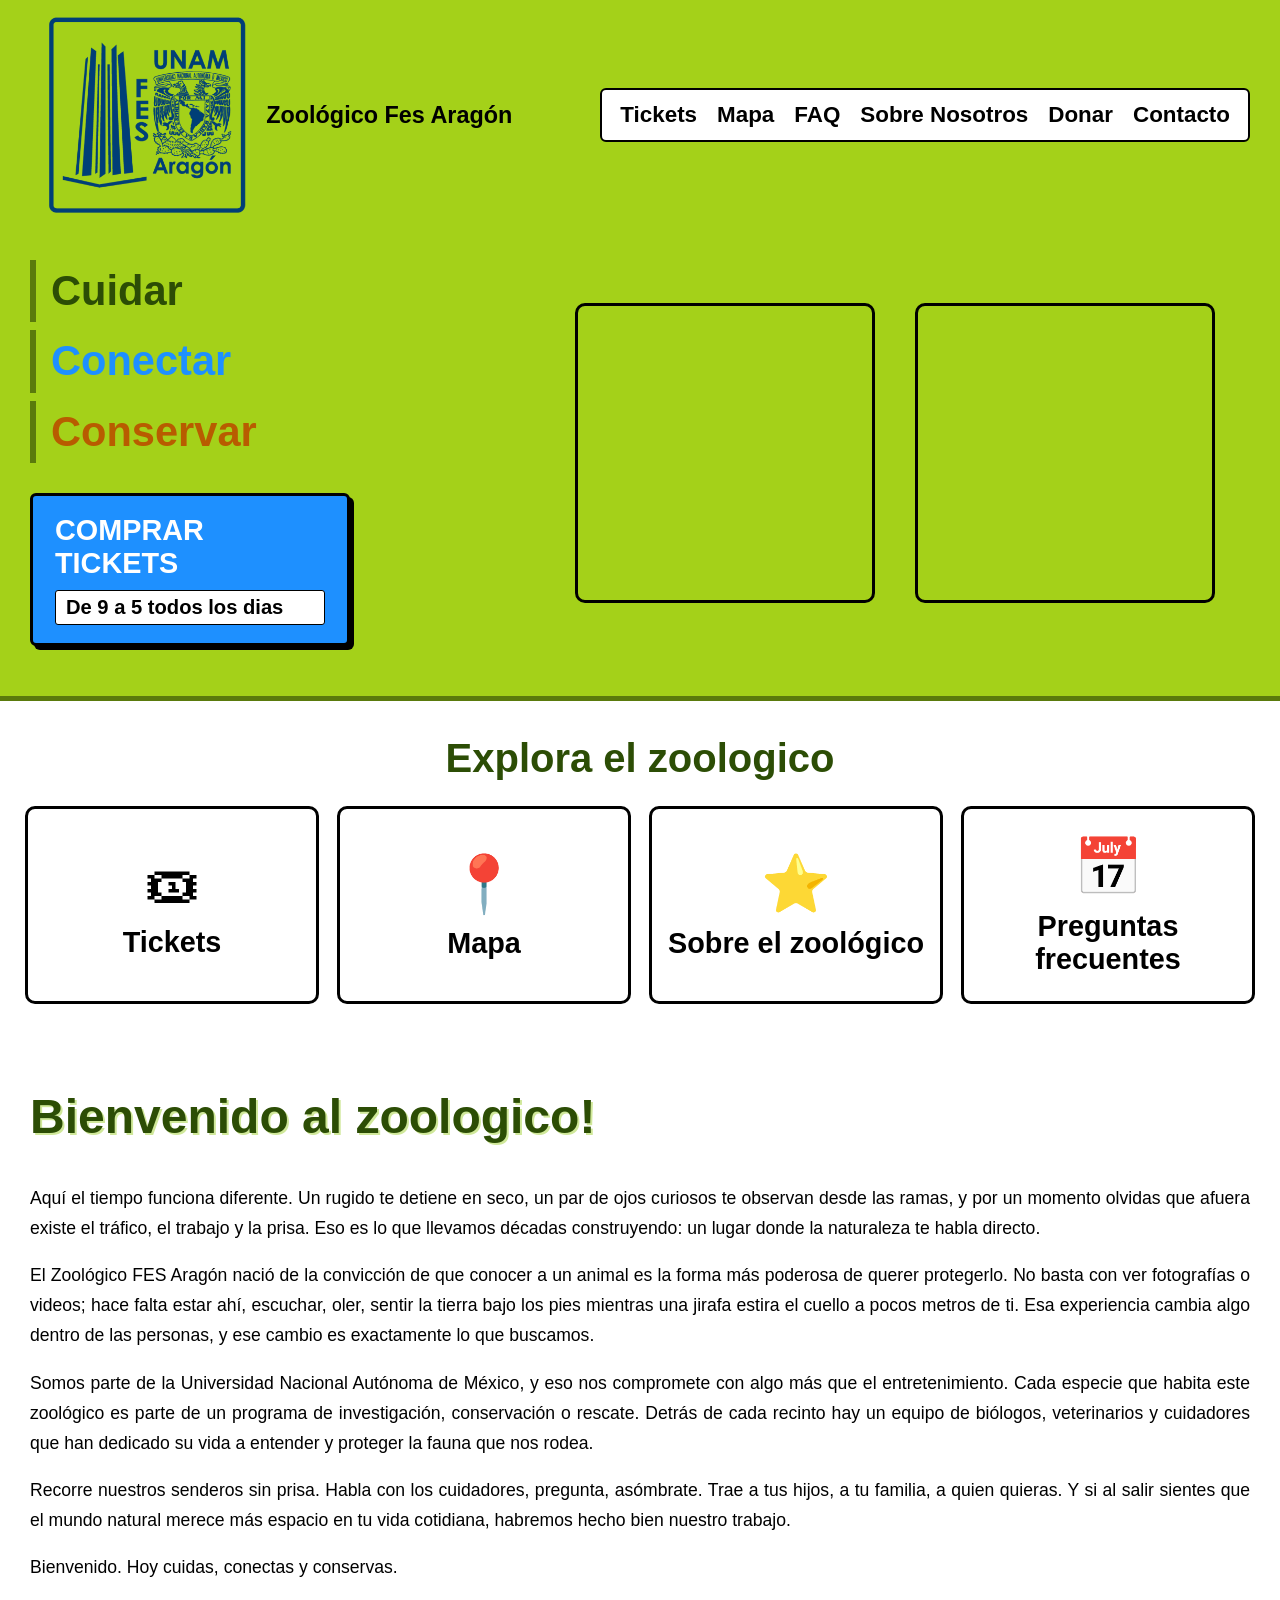
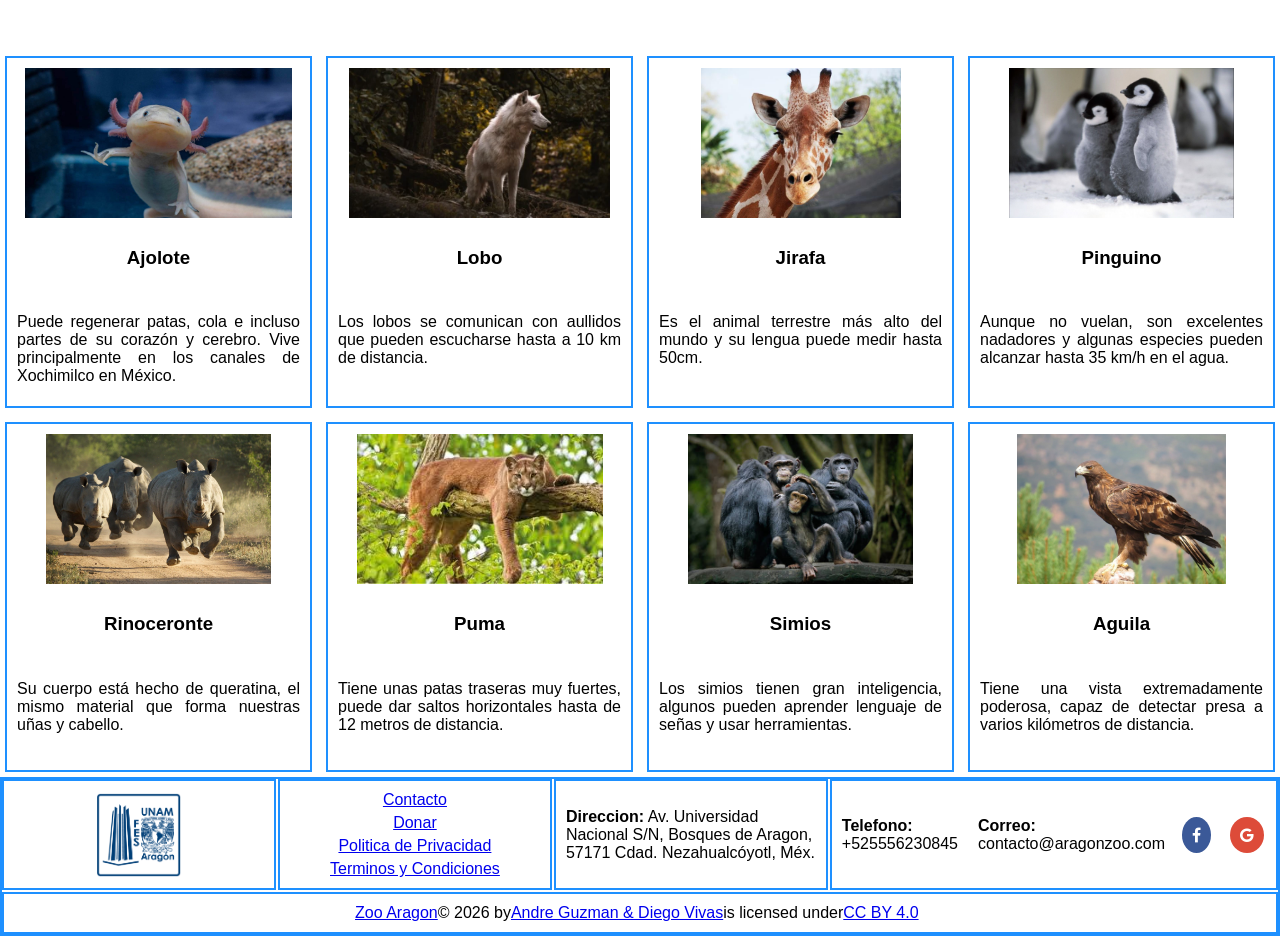
==== commit ea0c7cb7: "galeria y animacion se hicieron cambios en la galeria en index.html y en css para cambiar como los g" ====
--- a/index.html
+++ b/index.html
@@ -17,6 +17,9 @@
                 <a href="index.html" class="logo">
                     <img src="media/fes_aragon_logo.png" alt="" class="logo-imagen">
                 </a>
+                <section class="titulo-sup">
+                <h1>Zoológico Fes Aragón</h1>
+                </section>
             </div>
             <ul class="menu-principal-lista">
                 <li><a href="tickets.html">Tickets</a></li>
@@ -78,18 +81,51 @@
 
                 <p>Bienvenido. Hoy cuidas, conectas y conservas.</p>
             </article>
-            <!--Aqui metere la galeria-->
         </section>
+        <!--Aqui metere la galeria-->
         <section class="galeria">
-            <img src="media/Ajolote.jpg" alt="">
-            <img src="media/canino3.webp" alt="">
-            <img src="media/jirafa2.jpg" alt="">
-            <img src="media/pinguinos2.jpg" alt="">
-            <img src="media/rinoceronte.jpg" alt="">
-            <img src="media/tortuga.webp" alt="">
-            <img src="media/puma.jpeg" alt="">
-            <img src="media/primates3.jpg" alt="">
-            <img src="media/aguila.jpg">
+            <article class="animales">
+            <img src="media/Ajolote.jpg" alt="imagen de ajolote">
+            <h3>Ajolote</h3>
+            <p>Puede regenerar patas, cola e incluso partes de su corazón y cerebro. Vive principalmente en los canales de Xochimilco en México.</p>
+            </article>
+            <article class="animales">
+            <img src="media/canino3.webp" alt="imagen de lobo">
+            <h3>Lobo</h3>
+            <p>Los lobos se comunican con aullidos que pueden escucharse hasta a 10 km de distancia.</p>
+            </article>
+            <article class="animales">
+            <img src="media/jirafa2.jpg" alt="imagen de jirafa">
+            <h3>Jirafa</h3>
+            <p>Es el animal terrestre más alto del mundo y su lengua puede medir hasta 50cm.</p>
+            </article>
+            <article class="animales">
+            <img src="media/pinguinos2.jpg" alt="imagen de pinguinos">
+            <h3>Pinguino</h3>
+            <p>
+            Aunque no vuelan, son excelentes nadadores y algunas especies pueden alcanzar hasta 35 km/h en el agua.
+            </p>
+            </article>
+            <article class="animales">
+            <img src="media/rinoceronte.jpg" alt="rinocerontes corriend">
+            <h3>Rinoceronte</h3>
+            <p>Su cuerpo está hecho de queratina, el mismo material que forma nuestras uñas y cabello.</p>
+            </article>
+            <article class="animales">
+            <img src="media/puma.jpeg" alt="pimagen de puma">
+            <h3>Puma</h3>
+            <p>Tiene unas patas traseras muy fuertes, puede dar saltos horizontales hasta de 12 metros de distancia.</p>
+            </article>
+            <article class="animales">
+            <img src="media/primates3.jpg" alt="imagen de changos juntos">
+            <h3>Simios</h3>
+            <p>Los simios tienen gran inteligencia, algunos pueden aprender lenguaje de señas y usar herramientas.</p>
+            </article>
+            <article class="animales">
+            <img src="media/aguila.jpg" alt="aguila postrada en una roca">
+            <h3>Aguila</h3>
+            <p>Tiene una vista extremadamente poderosa, capaz de detectar presa a varios kilómetros de distancia.</p>
+            </article>
         </section>
     </main>
     <footer id="pie">
--- a/css/styles.css
+++ b/css/styles.css
@@ -49,6 +49,11 @@
     border: 2px solid black;
     border-radius: 6px;
     flex-shrink: 0;
+    transform: 3s ease-in;
+}
+
+.menu-principal-lista li:hover{
+    transform: scale(0.9);
 }
 
 .menu-principal-lista a{
@@ -131,15 +136,20 @@
 /* Gif de animales*/
 .animales-gif{
     flex: 1;
-    min-height: 280px;
-    border: 3px;
-    display: flex;
-    align-items: center;
-    justify-content: center;
-    font-size: 9em;
-    letter-spacing: 0.15em;
+    min-height: 300px;
+    display: flex;
+    align-items: center;
+    justify-content: center;
+    gap: 2rem;
     padding: 15px;
-    gap: 1rem;
+}
+
+.animales-gif iframe{
+    width: 300px;
+    height: 300px;
+    border-radius: 1rem;
+    border: 0.3rem solid black;
+    overflow: hidden;
 }
 
 /* logo*/
@@ -153,7 +163,22 @@
     justify-content: center;
     text-decoration: none;
     color: black;
-}
+    transform: 3s ease-in;   
+}
+
+.logo:hover{
+    transform: scale(0.9);
+}
+
+.titulo-sup{
+    font-size: 2rem;
+    transition: transform 3s ease-in-out;
+}
+
+.titulo-sup:hover{
+    transform: rotate(360deg) translateX(5rem) ;
+}
+
 .logo img{
     height: 100%;
     width: auto;
@@ -264,19 +289,37 @@
 }
 
 .galeria{
-    width: 90%;
-    max-width: 1100px;
-    margin: 40px auto;
     display: grid;
-    grid-template-columns: repeat(auto-fit, minmax(300px,1fr));
-    grid-auto-rows: 300px;
-    gap: 40px;
-}
-
-.galeria img{
-    width: 100%;
-    object-fit: cover;
-    height: 100%;
+    grid-template-columns: repeat(auto-fit, minmax(30rem, 1fr));
+    gap: 1.4rem;
+    padding: 0.5rem;
+}
+
+.animales{
+    border: 0.2rem solid #1E90FF;
+    padding: 1rem;
+    padding-bottom: 0.5rem;
+    min-height: 35rem;
+    display: flex;
+    flex-direction: column;
+    align-items: center;
+    gap: 1rem; 
+}
+
+.animales p{
+    text-align: justify;
+}
+
+.animales img{
+    max-width: 110%; /*ancho*/
+    object-fit: contain;
+    width: auto;
+    height: 15rem;
+}
+
+.animales:hover{
+    background-color: #f0f8d0;
+    box-shadow: 5px 5px 12px rgba(0,0,0,0.3);
 }
 
 /*Para sobre nosotros */
